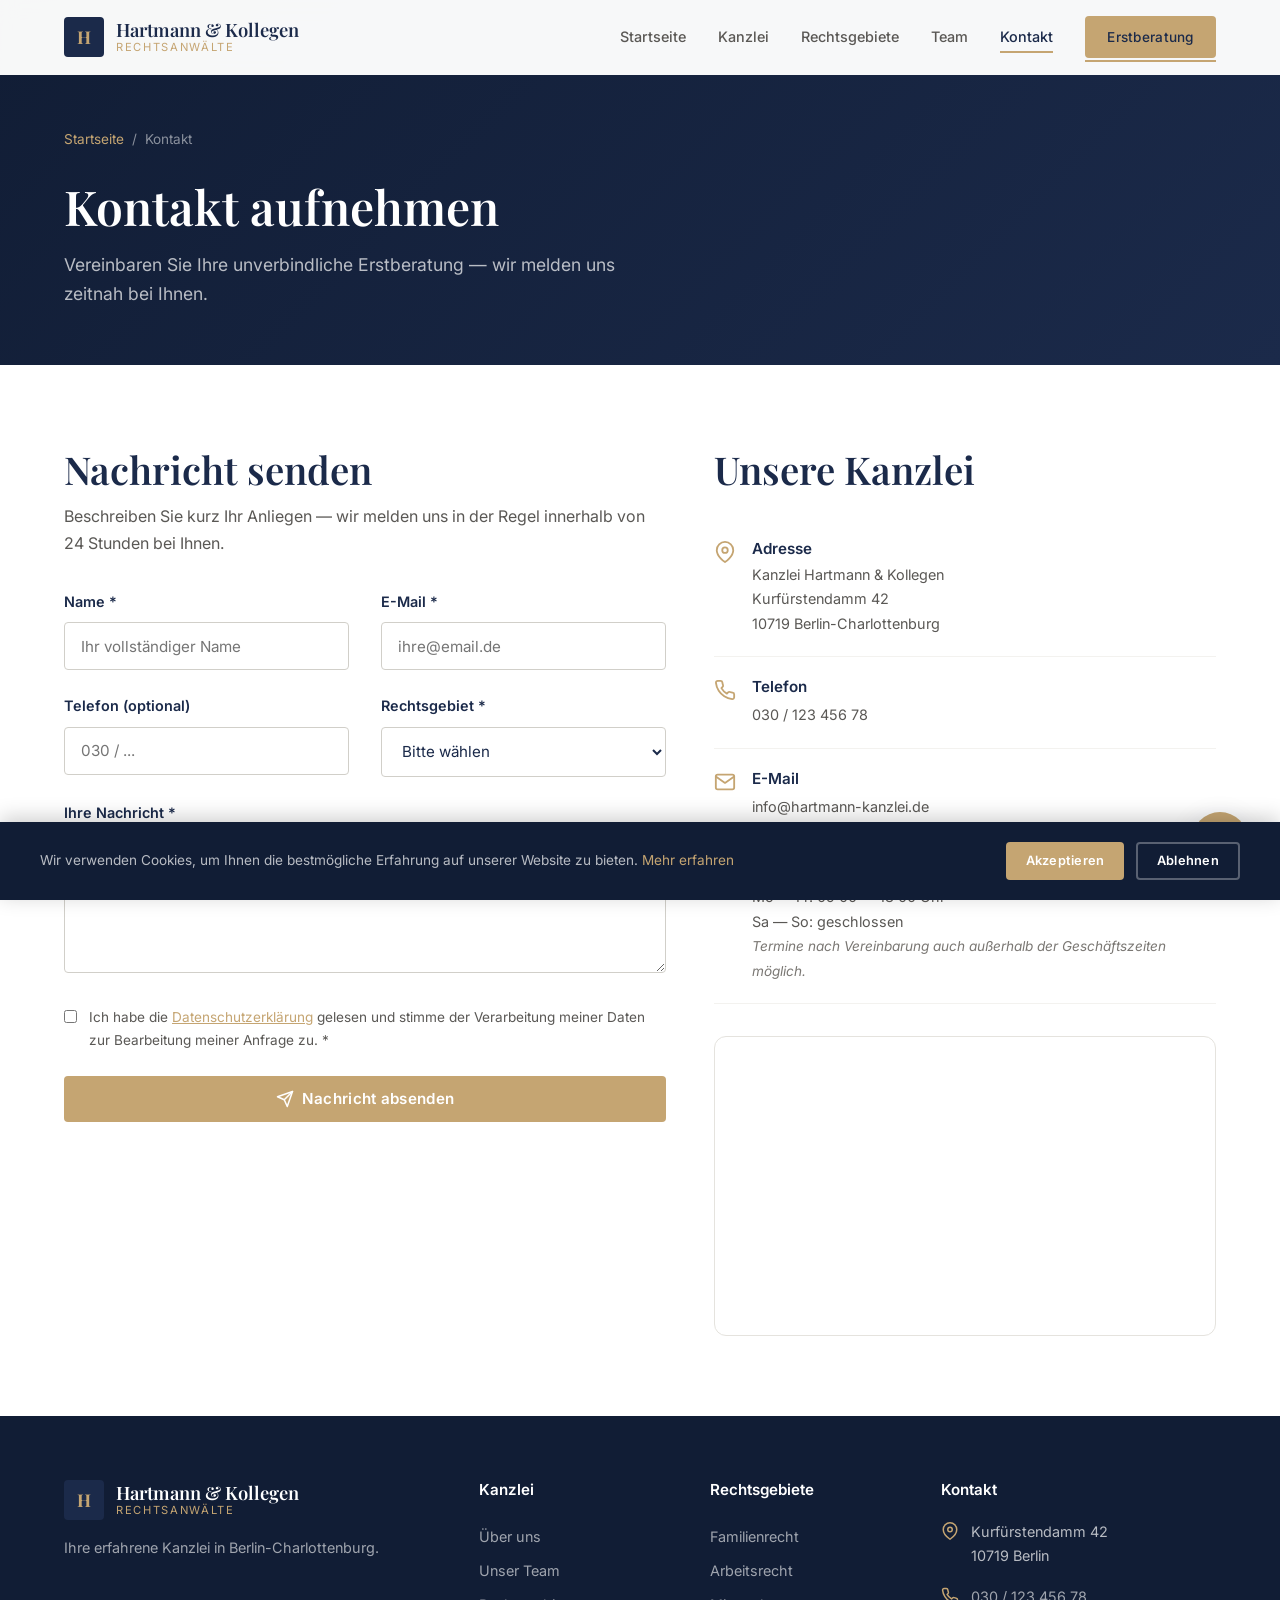
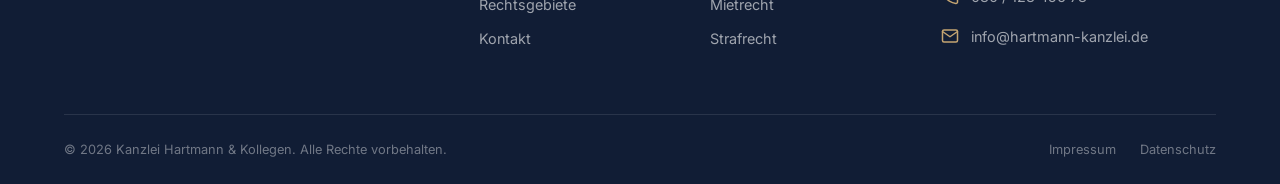
==== kontakt.html @ 733c723e "Kanzlei Hartmann & Kollegen — Premium Demo-Website" ====
<!DOCTYPE html>
<html lang="de">
<head>
  <meta charset="UTF-8">
  <meta name="viewport" content="width=device-width, initial-scale=1.0">
  <title>Kontakt — Hartmann & Kollegen | Rechtsanwälte Berlin</title>
  <meta name="description" content="Kontaktieren Sie Kanzlei Hartmann & Kollegen in Berlin-Charlottenburg. Vereinbaren Sie jetzt Ihre Erstberatung.">
  <link rel="stylesheet" href="styles.css">
</head>
<body>

  <header class="header">
    <div class="header-inner">
      <a href="index.html" class="logo"><div class="logo-icon">H</div><div class="logo-text">Hartmann & Kollegen<span>Rechtsanwälte</span></div></a>
      <nav class="nav">
        <a href="index.html">Startseite</a><a href="kanzlei.html">Kanzlei</a><a href="rechtsgebiete.html">Rechtsgebiete</a><a href="team.html">Team</a><a href="kontakt.html">Kontakt</a>
        <a href="kontakt.html" class="btn btn-gold">Erstberatung</a>
      </nav>
      <button class="menu-toggle" aria-label="Menü öffnen"><span></span><span></span><span></span></button>
    </div>
  </header>

  <section class="page-hero">
    <div class="container">
      <div class="breadcrumb"><a href="index.html">Startseite</a><span>/</span><span>Kontakt</span></div>
      <h1>Kontakt aufnehmen</h1>
      <p>Vereinbaren Sie Ihre unverbindliche Erstberatung — wir melden uns zeitnah bei Ihnen.</p>
    </div>
  </section>

  <section class="section">
    <div class="container">
      <div class="contact-grid">

        <!-- Formular -->
        <div class="fade-in">
          <h2 style="margin-bottom:.5rem;">Nachricht senden</h2>
          <p style="margin-bottom:2rem;">Beschreiben Sie kurz Ihr Anliegen — wir melden uns in der Regel innerhalb von 24 Stunden bei Ihnen.</p>

          <form action="https://formspree.io/f/IHRE_FORMSPREE_ID" method="POST">
            <div class="grid-2">
              <div class="form-group">
                <label for="name">Name *</label>
                <input type="text" id="name" name="name" required placeholder="Ihr vollständiger Name">
              </div>
              <div class="form-group">
                <label for="email">E-Mail *</label>
                <input type="email" id="email" name="email" required placeholder="ihre@email.de">
              </div>
            </div>

            <div class="grid-2">
              <div class="form-group">
                <label for="phone">Telefon (optional)</label>
                <input type="tel" id="phone" name="phone" placeholder="030 / ...">
              </div>
              <div class="form-group">
                <label for="rechtsgebiet">Rechtsgebiet *</label>
                <select id="rechtsgebiet" name="rechtsgebiet" required>
                  <option value="" disabled selected>Bitte wählen</option>
                  <option value="Familienrecht">Familienrecht</option>
                  <option value="Arbeitsrecht">Arbeitsrecht</option>
                  <option value="Mietrecht">Mietrecht</option>
                  <option value="Strafrecht">Strafrecht</option>
                  <option value="Sonstiges">Sonstiges / Unsicher</option>
                </select>
              </div>
            </div>

            <div class="form-group">
              <label for="message">Ihre Nachricht *</label>
              <textarea id="message" name="message" required placeholder="Beschreiben Sie kurz Ihr Anliegen..."></textarea>
            </div>

            <div class="form-group">
              <div class="checkbox-group">
                <input type="checkbox" id="datenschutz" name="datenschutz" required>
                <label for="datenschutz">Ich habe die <a href="datenschutz.html" style="color:var(--gold);text-decoration:underline;">Datenschutzerklärung</a> gelesen und stimme der Verarbeitung meiner Daten zur Bearbeitung meiner Anfrage zu. *</label>
              </div>
            </div>

            <button type="submit" class="btn btn-gold" style="width:100%;justify-content:center;">
              <svg xmlns="http://www.w3.org/2000/svg" width="18" height="18" viewBox="0 0 24 24" fill="none" stroke="currentColor" stroke-width="2" stroke-linecap="round" stroke-linejoin="round"><line x1="22" y1="2" x2="11" y2="13"/><polygon points="22 2 15 22 11 13 2 9 22 2"/></svg>
              Nachricht absenden
            </button>
          </form>
        </div>

        <!-- Kontaktinfo + Map -->
        <div class="fade-in fade-in-delay-2">
          <h2 style="margin-bottom:1.5rem;">Unsere Kanzlei</h2>

          <div class="contact-info-card">
            <svg xmlns="http://www.w3.org/2000/svg" viewBox="0 0 24 24" fill="none" stroke="currentColor" stroke-width="2" stroke-linecap="round" stroke-linejoin="round"><path d="M21 10c0 7-9 13-9 13s-9-6-9-13a9 9 0 0 1 18 0z"/><circle cx="12" cy="10" r="3"/></svg>
            <div>
              <h4>Adresse</h4>
              <p>Kanzlei Hartmann & Kollegen<br>Kurfürstendamm 42<br>10719 Berlin-Charlottenburg</p>
            </div>
          </div>

          <div class="contact-info-card">
            <svg xmlns="http://www.w3.org/2000/svg" viewBox="0 0 24 24" fill="none" stroke="currentColor" stroke-width="2" stroke-linecap="round" stroke-linejoin="round"><path d="M22 16.92v3a2 2 0 0 1-2.18 2 19.79 19.79 0 0 1-8.63-3.07 19.5 19.5 0 0 1-6-6 19.79 19.79 0 0 1-3.07-8.67A2 2 0 0 1 4.11 2h3a2 2 0 0 1 2 1.72c.127.96.361 1.903.7 2.81a2 2 0 0 1-.45 2.11L8.09 9.91a16 16 0 0 0 6 6l1.27-1.27a2 2 0 0 1 2.11-.45c.907.339 1.85.573 2.81.7A2 2 0 0 1 22 16.92z"/></svg>
            <div>
              <h4>Telefon</h4>
              <a href="tel:+493012345678">030 / 123 456 78</a>
            </div>
          </div>

          <div class="contact-info-card">
            <svg xmlns="http://www.w3.org/2000/svg" viewBox="0 0 24 24" fill="none" stroke="currentColor" stroke-width="2" stroke-linecap="round" stroke-linejoin="round"><path d="M4 4h16c1.1 0 2 .9 2 2v12c0 1.1-.9 2-2 2H4c-1.1 0-2-.9-2-2V6c0-1.1.9-2 2-2z"/><polyline points="22,6 12,13 2,6"/></svg>
            <div>
              <h4>E-Mail</h4>
              <a href="mailto:info@hartmann-kanzlei.de">info@hartmann-kanzlei.de</a>
            </div>
          </div>

          <div class="contact-info-card">
            <svg xmlns="http://www.w3.org/2000/svg" viewBox="0 0 24 24" fill="none" stroke="currentColor" stroke-width="2" stroke-linecap="round" stroke-linejoin="round"><circle cx="12" cy="12" r="10"/><polyline points="12 6 12 12 16 14"/></svg>
            <div>
              <h4>Öffnungszeiten</h4>
              <p>Mo — Fr: 09:00 — 18:00 Uhr<br>Sa — So: geschlossen<br><em style="font-size:.85rem;color:var(--text-light);">Termine nach Vereinbarung auch außerhalb der Geschäftszeiten möglich.</em></p>
            </div>
          </div>

          <!-- Google Maps -->
          <div class="map-container">
            <iframe src="https://www.google.com/maps/embed?pb=!1m18!1m12!1m3!1d2428.4!2d13.3!3d52.5!2m3!1f0!2f0!3f0!3m2!1i1024!2i768!4f13.1!3m3!1m2!1s0x47a850e1e9b0f0a1%3A0x1234567890abcdef!2sKurf%C3%BCrstendamm%2042%2C%2010719%20Berlin!5e0!3m2!1sde!2sde!4v1700000000000!5m2!1sde!2sde" allowfullscreen="" loading="lazy" referrerpolicy="no-referrer-when-downgrade" title="Standort Kanzlei Hartmann &amp; Kollegen"></iframe>
          </div>
        </div>

      </div>
    </div>
  </section>

  <footer class="footer">
    <div class="container">
      <div class="footer-grid">
        <div class="footer-about"><a href="index.html" class="logo" style="margin-bottom:1rem;"><div class="logo-icon">H</div><div class="logo-text" style="color:#fff;">Hartmann & Kollegen<span>Rechtsanwälte</span></div></a><p>Ihre erfahrene Kanzlei in Berlin-Charlottenburg.</p></div>
        <div class="footer-links"><h4>Kanzlei</h4><a href="kanzlei.html">Über uns</a><a href="team.html">Unser Team</a><a href="rechtsgebiete.html">Rechtsgebiete</a><a href="kontakt.html">Kontakt</a></div>
        <div class="footer-links"><h4>Rechtsgebiete</h4><a href="familienrecht.html">Familienrecht</a><a href="arbeitsrecht.html">Arbeitsrecht</a><a href="mietrecht.html">Mietrecht</a><a href="strafrecht.html">Strafrecht</a></div>
        <div><h4>Kontakt</h4><div class="footer-contact-item"><svg xmlns="http://www.w3.org/2000/svg" viewBox="0 0 24 24" fill="none" stroke="currentColor" stroke-width="2" stroke-linecap="round" stroke-linejoin="round"><path d="M21 10c0 7-9 13-9 13s-9-6-9-13a9 9 0 0 1 18 0z"/><circle cx="12" cy="10" r="3"/></svg><div>Kurfürstendamm 42<br>10719 Berlin</div></div><div class="footer-contact-item"><svg xmlns="http://www.w3.org/2000/svg" viewBox="0 0 24 24" fill="none" stroke="currentColor" stroke-width="2" stroke-linecap="round" stroke-linejoin="round"><path d="M22 16.92v3a2 2 0 0 1-2.18 2 19.79 19.79 0 0 1-8.63-3.07 19.5 19.5 0 0 1-6-6 19.79 19.79 0 0 1-3.07-8.67A2 2 0 0 1 4.11 2h3a2 2 0 0 1 2 1.72c.127.96.361 1.903.7 2.81a2 2 0 0 1-.45 2.11L8.09 9.91a16 16 0 0 0 6 6l1.27-1.27a2 2 0 0 1 2.11-.45c.907.339 1.85.573 2.81.7A2 2 0 0 1 22 16.92z"/></svg><a href="tel:+493012345678">030 / 123 456 78</a></div><div class="footer-contact-item"><svg xmlns="http://www.w3.org/2000/svg" viewBox="0 0 24 24" fill="none" stroke="currentColor" stroke-width="2" stroke-linecap="round" stroke-linejoin="round"><path d="M4 4h16c1.1 0 2 .9 2 2v12c0 1.1-.9 2-2 2H4c-1.1 0-2-.9-2-2V6c0-1.1.9-2 2-2z"/><polyline points="22,6 12,13 2,6"/></svg><a href="mailto:info@hartmann-kanzlei.de">info@hartmann-kanzlei.de</a></div></div>
      </div>
      <div class="footer-bottom"><span>&copy; 2026 Kanzlei Hartmann & Kollegen. Alle Rechte vorbehalten.</span><div class="footer-legal"><a href="impressum.html">Impressum</a><a href="datenschutz.html">Datenschutz</a></div></div>
    </div>
  </footer>

  <a href="tel:+493012345678" class="callback-btn" aria-label="Jetzt anrufen"><svg xmlns="http://www.w3.org/2000/svg" viewBox="0 0 24 24" fill="none" stroke="currentColor" stroke-width="2" stroke-linecap="round" stroke-linejoin="round"><path d="M22 16.92v3a2 2 0 0 1-2.18 2 19.79 19.79 0 0 1-8.63-3.07 19.5 19.5 0 0 1-6-6 19.79 19.79 0 0 1-3.07-8.67A2 2 0 0 1 4.11 2h3a2 2 0 0 1 2 1.72c.127.96.361 1.903.7 2.81a2 2 0 0 1-.45 2.11L8.09 9.91a16 16 0 0 0 6 6l1.27-1.27a2 2 0 0 1 2.11-.45c.907.339 1.85.573 2.81.7A2 2 0 0 1 22 16.92z"/></svg></a>
  <div class="cookie-banner"><div class="cookie-inner"><p>Wir verwenden Cookies, um Ihnen die bestmögliche Erfahrung auf unserer Website zu bieten. <a href="datenschutz.html">Mehr erfahren</a></p><div class="cookie-buttons"><button class="btn btn-gold cookie-accept">Akzeptieren</button><button class="btn btn-outline cookie-decline" style="border-color:rgba(255,255,255,.3);color:#fff;">Ablehnen</button></div></div></div>
  <script src="main.js"></script>
</body>
</html>
---- styles.css ----
/* ============================================
   Kanzlei Hartmann & Kollegen — Stylesheet
   ============================================ */

/* --- Google Fonts --- */
@import url('https://fonts.googleapis.com/css2?family=Inter:wght@300;400;500;600;700&family=Playfair+Display:ital,wght@0,400;0,500;0,600;0,700;1,400;1,500&display=swap');

/* --- CSS Variables --- */
:root {
  --navy: #1B2A4A;
  --navy-light: #2A3D66;
  --navy-dark: #111D35;
  --gold: #C5A572;
  --gold-light: #D4BA8F;
  --gold-dark: #B08F5A;
  --white: #FFFFFF;
  --off-white: #F8F7F4;
  --gray-50: #FAFAF9;
  --gray-100: #F3F2EF;
  --gray-200: #E5E3DE;
  --gray-300: #D1CFC9;
  --gray-400: #A8A5A0;
  --gray-500: #7A7773;
  --gray-600: #5A5855;
  --gray-700: #3D3B39;
  --gray-800: #2A2826;
  --text-primary: #1B2A4A;
  --text-secondary: #5A5855;
  --text-light: #7A7773;
  --font-heading: 'Playfair Display', Georgia, serif;
  --font-body: 'Inter', -apple-system, sans-serif;
  --shadow-sm: 0 1px 3px rgba(27,42,74,0.08);
  --shadow-md: 0 4px 12px rgba(27,42,74,0.1);
  --shadow-lg: 0 8px 30px rgba(27,42,74,0.12);
  --shadow-xl: 0 16px 50px rgba(27,42,74,0.15);
  --radius-sm: 4px;
  --radius-md: 8px;
  --radius-lg: 12px;
  --transition: 0.3s ease;
  --max-width: 1200px;
}

/* --- Reset & Base --- */
*, *::before, *::after {
  box-sizing: border-box;
  margin: 0;
  padding: 0;
}

html {
  scroll-behavior: smooth;
  font-size: 16px;
}

body {
  font-family: var(--font-body);
  color: var(--text-primary);
  background: var(--white);
  line-height: 1.7;
  -webkit-font-smoothing: antialiased;
  -moz-osx-font-smoothing: grayscale;
}

img, svg {
  max-width: 100%;
  display: block;
}

a {
  color: var(--navy);
  text-decoration: none;
  transition: color var(--transition);
}

a:hover {
  color: var(--gold);
}

ul, ol {
  list-style: none;
}

h1, h2, h3, h4, h5 {
  font-family: var(--font-heading);
  font-weight: 600;
  line-height: 1.3;
  color: var(--navy);
}

h1 { font-size: clamp(2rem, 4vw, 3.2rem); }
h2 { font-size: clamp(1.6rem, 3vw, 2.4rem); }
h3 { font-size: clamp(1.2rem, 2vw, 1.6rem); }
h4 { font-size: 1.15rem; }

p {
  color: var(--text-secondary);
  margin-bottom: 1rem;
}

p:last-child {
  margin-bottom: 0;
}

.container {
  max-width: var(--max-width);
  margin: 0 auto;
  padding: 0 1.5rem;
}

/* --- Buttons --- */
.btn {
  display: inline-flex;
  align-items: center;
  gap: 0.5rem;
  padding: 0.85rem 2rem;
  font-family: var(--font-body);
  font-size: 0.95rem;
  font-weight: 600;
  border: none;
  border-radius: var(--radius-sm);
  cursor: pointer;
  transition: all var(--transition);
  text-decoration: none;
  letter-spacing: 0.02em;
}

.btn-gold {
  background: var(--gold);
  color: var(--white);
}

.btn-gold:hover {
  background: var(--gold-dark);
  color: var(--white);
  transform: translateY(-2px);
  box-shadow: var(--shadow-md);
}

.btn-outline {
  background: transparent;
  color: var(--gold);
  border: 2px solid var(--gold);
}

.btn-outline:hover {
  background: var(--gold);
  color: var(--white);
  transform: translateY(-2px);
}

.btn-white {
  background: var(--white);
  color: var(--navy);
}

.btn-white:hover {
  background: var(--off-white);
  color: var(--navy);
  transform: translateY(-2px);
  box-shadow: var(--shadow-md);
}

.btn-navy {
  background: var(--navy);
  color: var(--white);
}

.btn-navy:hover {
  background: var(--navy-light);
  color: var(--white);
  transform: translateY(-2px);
  box-shadow: var(--shadow-md);
}

.btn svg {
  width: 18px;
  height: 18px;
}

/* --- Header / Navigation --- */
.header {
  position: fixed;
  top: 0;
  left: 0;
  right: 0;
  z-index: 1000;
  background: rgba(255,255,255,0.97);
  backdrop-filter: blur(10px);
  transition: all var(--transition);
  border-bottom: 1px solid transparent;
}

.header.scrolled {
  border-bottom: 1px solid var(--gray-200);
  box-shadow: var(--shadow-sm);
}

.header-inner {
  display: flex;
  align-items: center;
  justify-content: space-between;
  padding: 1rem 1.5rem;
  max-width: var(--max-width);
  margin: 0 auto;
}

.logo {
  display: flex;
  align-items: center;
  gap: 0.75rem;
  text-decoration: none;
  color: var(--navy);
}

.logo-icon {
  width: 40px;
  height: 40px;
  background: var(--navy);
  border-radius: var(--radius-sm);
  display: flex;
  align-items: center;
  justify-content: center;
  color: var(--gold);
  font-family: var(--font-heading);
  font-weight: 700;
  font-size: 1.1rem;
}

.logo-text {
  font-family: var(--font-heading);
  font-weight: 600;
  font-size: 1.15rem;
  line-height: 1.2;
}

.logo-text span {
  display: block;
  font-family: var(--font-body);
  font-weight: 400;
  font-size: 0.7rem;
  color: var(--gold);
  letter-spacing: 0.15em;
  text-transform: uppercase;
}

.nav {
  display: flex;
  align-items: center;
  gap: 2rem;
}

.nav a {
  font-size: 0.9rem;
  font-weight: 500;
  color: var(--text-secondary);
  transition: color var(--transition);
  position: relative;
}

.nav a::after {
  content: '';
  position: absolute;
  bottom: -4px;
  left: 0;
  width: 0;
  height: 2px;
  background: var(--gold);
  transition: width var(--transition);
}

.nav a:hover,
.nav a.active {
  color: var(--navy);
}

.nav a:hover::after,
.nav a.active::after {
  width: 100%;
}

.nav .btn {
  padding: 0.6rem 1.4rem;
  font-size: 0.85rem;
}

/* Mobile Menu */
.menu-toggle {
  display: none;
  flex-direction: column;
  gap: 5px;
  background: none;
  border: none;
  cursor: pointer;
  padding: 4px;
}

.menu-toggle span {
  display: block;
  width: 24px;
  height: 2px;
  background: var(--navy);
  transition: all var(--transition);
  border-radius: 2px;
}

.menu-toggle.active span:nth-child(1) {
  transform: rotate(45deg) translate(5px, 5px);
}

.menu-toggle.active span:nth-child(2) {
  opacity: 0;
}

.menu-toggle.active span:nth-child(3) {
  transform: rotate(-45deg) translate(5px, -5px);
}

/* --- Hero Section --- */
.hero {
  background: var(--navy);
  color: var(--white);
  padding: 10rem 0 6rem;
  position: relative;
  overflow: hidden;
}

.hero::before {
  content: '';
  position: absolute;
  top: 0;
  left: 0;
  right: 0;
  bottom: 0;
  background: linear-gradient(135deg, var(--navy-dark) 0%, var(--navy) 50%, var(--navy-light) 100%);
  z-index: 0;
}

.hero .container {
  position: relative;
  z-index: 1;
}

.hero-content {
  max-width: 700px;
}

.hero-badge {
  display: inline-block;
  padding: 0.4rem 1rem;
  background: rgba(197,165,114,0.15);
  color: var(--gold);
  font-size: 0.8rem;
  font-weight: 600;
  letter-spacing: 0.1em;
  text-transform: uppercase;
  border-radius: 100px;
  border: 1px solid rgba(197,165,114,0.3);
  margin-bottom: 1.5rem;
}

.hero h1 {
  color: var(--white);
  font-size: clamp(2.5rem, 5vw, 4rem);
  font-weight: 700;
  line-height: 1.15;
  margin-bottom: 1.5rem;
}

.hero h1 .gold {
  color: var(--gold);
}

.hero p {
  color: rgba(255,255,255,0.75);
  font-size: 1.15rem;
  line-height: 1.8;
  margin-bottom: 2.5rem;
  max-width: 560px;
}

.hero-buttons {
  display: flex;
  gap: 1rem;
  flex-wrap: wrap;
}

.hero-decoration {
  position: absolute;
  right: -100px;
  top: 50%;
  transform: translateY(-50%);
  width: 500px;
  height: 500px;
  border: 1px solid rgba(197,165,114,0.1);
  border-radius: 50%;
  z-index: 0;
}

.hero-decoration::before {
  content: '';
  position: absolute;
  top: 40px;
  left: 40px;
  right: 40px;
  bottom: 40px;
  border: 1px solid rgba(197,165,114,0.08);
  border-radius: 50%;
}

/* --- Page Hero (Unterseiten) --- */
.page-hero {
  background: var(--navy);
  color: var(--white);
  padding: 8rem 0 3.5rem;
  position: relative;
  overflow: hidden;
}

.page-hero::before {
  content: '';
  position: absolute;
  top: 0;
  left: 0;
  right: 0;
  bottom: 0;
  background: linear-gradient(135deg, var(--navy-dark), var(--navy));
}

.page-hero .container {
  position: relative;
  z-index: 1;
}

.page-hero h1 {
  color: var(--white);
  font-size: clamp(2rem, 4vw, 3rem);
  margin-bottom: 0.75rem;
}

.page-hero p {
  color: rgba(255,255,255,0.7);
  font-size: 1.1rem;
  max-width: 600px;
}

.breadcrumb {
  display: flex;
  gap: 0.5rem;
  align-items: center;
  margin-bottom: 1.5rem;
  font-size: 0.85rem;
}

.breadcrumb a {
  color: var(--gold);
}

.breadcrumb a:hover {
  color: var(--gold-light);
}

.breadcrumb span {
  color: rgba(255,255,255,0.5);
}

/* --- Sections --- */
.section {
  padding: 5rem 0;
}

.section-sm {
  padding: 3.5rem 0;
}

.section-bg {
  background: var(--off-white);
}

.section-header {
  text-align: center;
  max-width: 650px;
  margin: 0 auto 3.5rem;
}

.section-header .overline {
  display: block;
  color: var(--gold);
  font-size: 0.8rem;
  font-weight: 600;
  letter-spacing: 0.15em;
  text-transform: uppercase;
  margin-bottom: 0.75rem;
}

.section-header h2 {
  margin-bottom: 1rem;
}

.section-header p {
  color: var(--text-light);
  font-size: 1.05rem;
}

.divider {
  width: 50px;
  height: 3px;
  background: var(--gold);
  margin: 1.5rem auto;
  border-radius: 2px;
}

/* --- Cards --- */
.card {
  background: var(--white);
  border-radius: var(--radius-lg);
  padding: 2.5rem;
  transition: all var(--transition);
  border: 1px solid var(--gray-100);
}

.card:hover {
  box-shadow: var(--shadow-lg);
  transform: translateY(-4px);
  border-color: transparent;
}

.card-icon {
  width: 56px;
  height: 56px;
  background: var(--off-white);
  border-radius: var(--radius-md);
  display: flex;
  align-items: center;
  justify-content: center;
  margin-bottom: 1.5rem;
  color: var(--gold);
  transition: all var(--transition);
}

.card:hover .card-icon {
  background: var(--navy);
}

.card-icon svg {
  width: 28px;
  height: 28px;
  stroke: var(--gold);
  stroke-width: 1.5;
  fill: none;
}

.card h3 {
  margin-bottom: 0.75rem;
  font-size: 1.25rem;
}

.card p {
  font-size: 0.95rem;
  line-height: 1.7;
}

.card-link {
  display: inline-flex;
  align-items: center;
  gap: 0.4rem;
  color: var(--gold);
  font-weight: 600;
  font-size: 0.9rem;
  margin-top: 1.25rem;
  transition: gap var(--transition);
}

.card-link:hover {
  color: var(--gold-dark);
  gap: 0.7rem;
}

.card-link svg {
  width: 16px;
  height: 16px;
}

/* --- Grid Layouts --- */
.grid-2 {
  display: grid;
  grid-template-columns: repeat(2, 1fr);
  gap: 2rem;
}

.grid-3 {
  display: grid;
  grid-template-columns: repeat(3, 1fr);
  gap: 2rem;
}

.grid-4 {
  display: grid;
  grid-template-columns: repeat(4, 1fr);
  gap: 2rem;
}

/* --- Testimonials --- */
.testimonial {
  background: var(--white);
  border-radius: var(--radius-lg);
  padding: 2.5rem;
  border: 1px solid var(--gray-100);
  position: relative;
}

.testimonial-stars {
  display: flex;
  gap: 0.25rem;
  margin-bottom: 1rem;
}

.testimonial-stars svg {
  width: 18px;
  height: 18px;
  fill: var(--gold);
  stroke: none;
}

.testimonial-text {
  font-size: 1rem;
  font-style: italic;
  line-height: 1.8;
  color: var(--text-secondary);
  margin-bottom: 1.5rem;
}

.testimonial-author {
  font-weight: 600;
  color: var(--navy);
  font-size: 0.95rem;
}

.testimonial-role {
  color: var(--text-light);
  font-size: 0.85rem;
}

.testimonial-note {
  text-align: center;
  color: var(--text-light);
  font-size: 0.8rem;
  font-style: italic;
  margin-top: 2rem;
  padding-top: 1.5rem;
  border-top: 1px solid var(--gray-200);
}

/* --- Team --- */
.team-card {
  text-align: center;
  padding: 2.5rem 2rem;
}

.team-avatar {
  width: 120px;
  height: 120px;
  border-radius: 50%;
  background: var(--navy);
  color: var(--gold);
  display: flex;
  align-items: center;
  justify-content: center;
  font-family: var(--font-heading);
  font-size: 2rem;
  font-weight: 600;
  margin: 0 auto 1.5rem;
  border: 3px solid var(--gold);
  transition: all var(--transition);
}

.team-card:hover .team-avatar {
  transform: scale(1.05);
  box-shadow: 0 0 0 6px rgba(197,165,114,0.15);
}

.team-card h3 {
  margin-bottom: 0.25rem;
}

.team-card .team-title {
  color: var(--gold);
  font-size: 0.85rem;
  font-weight: 600;
  letter-spacing: 0.05em;
  margin-bottom: 0.5rem;
}

.team-card .team-spec {
  color: var(--text-light);
  font-size: 0.9rem;
  margin-bottom: 1rem;
}

.team-card .team-bio {
  font-size: 0.9rem;
  line-height: 1.7;
}

/* --- FAQ --- */
.faq-item {
  border-bottom: 1px solid var(--gray-200);
  padding: 1.5rem 0;
}

.faq-question {
  display: flex;
  justify-content: space-between;
  align-items: center;
  cursor: pointer;
  gap: 1rem;
  background: none;
  border: none;
  width: 100%;
  text-align: left;
  font-family: var(--font-body);
  font-size: 1.05rem;
  font-weight: 600;
  color: var(--navy);
  padding: 0;
  transition: color var(--transition);
}

.faq-question:hover {
  color: var(--gold);
}

.faq-question svg {
  width: 20px;
  height: 20px;
  flex-shrink: 0;
  stroke: var(--gold);
  transition: transform var(--transition);
}

.faq-item.active .faq-question svg {
  transform: rotate(180deg);
}

.faq-answer {
  max-height: 0;
  overflow: hidden;
  transition: max-height 0.4s ease, padding 0.4s ease;
}

.faq-item.active .faq-answer {
  max-height: 300px;
  padding-top: 1rem;
}

.faq-answer p {
  font-size: 0.95rem;
  line-height: 1.8;
}

/* --- Contact Form --- */
.form-group {
  margin-bottom: 1.5rem;
}

.form-group label {
  display: block;
  font-weight: 600;
  font-size: 0.9rem;
  color: var(--navy);
  margin-bottom: 0.5rem;
}

.form-group input,
.form-group select,
.form-group textarea {
  width: 100%;
  padding: 0.85rem 1rem;
  font-family: var(--font-body);
  font-size: 0.95rem;
  border: 1px solid var(--gray-300);
  border-radius: var(--radius-sm);
  transition: border-color var(--transition), box-shadow var(--transition);
  background: var(--white);
  color: var(--text-primary);
}

.form-group input:focus,
.form-group select:focus,
.form-group textarea:focus {
  outline: none;
  border-color: var(--gold);
  box-shadow: 0 0 0 3px rgba(197,165,114,0.15);
}

.form-group textarea {
  resize: vertical;
  min-height: 140px;
}

.checkbox-group {
  display: flex;
  align-items: flex-start;
  gap: 0.75rem;
}

.checkbox-group input[type="checkbox"] {
  width: auto;
  margin-top: 0.25rem;
  accent-color: var(--gold);
}

.checkbox-group label {
  font-weight: 400;
  font-size: 0.85rem;
  color: var(--text-secondary);
  margin-bottom: 0;
}

/* --- Footer --- */
.footer {
  background: var(--navy-dark);
  color: rgba(255,255,255,0.7);
  padding: 4rem 0 0;
}

.footer-grid {
  display: grid;
  grid-template-columns: 2fr 1fr 1fr 1.5fr;
  gap: 3rem;
  padding-bottom: 3rem;
  border-bottom: 1px solid rgba(255,255,255,0.1);
}

.footer h4 {
  color: var(--white);
  font-family: var(--font-body);
  font-weight: 600;
  font-size: 0.95rem;
  margin-bottom: 1.25rem;
}

.footer-about p {
  font-size: 0.9rem;
  line-height: 1.7;
  color: rgba(255,255,255,0.6);
  margin-bottom: 1rem;
}

.footer-links a {
  display: block;
  color: rgba(255,255,255,0.6);
  font-size: 0.9rem;
  padding: 0.3rem 0;
  transition: color var(--transition);
}

.footer-links a:hover {
  color: var(--gold);
}

.footer-contact-item {
  display: flex;
  align-items: flex-start;
  gap: 0.75rem;
  margin-bottom: 1rem;
  font-size: 0.9rem;
}

.footer-contact-item svg {
  width: 18px;
  height: 18px;
  stroke: var(--gold);
  flex-shrink: 0;
  margin-top: 2px;
}

.footer-contact-item a {
  color: rgba(255,255,255,0.6);
}

.footer-contact-item a:hover {
  color: var(--gold);
}

.footer-bottom {
  padding: 1.5rem 0;
  display: flex;
  justify-content: space-between;
  align-items: center;
  font-size: 0.8rem;
  color: rgba(255,255,255,0.4);
}

.footer-bottom a {
  color: rgba(255,255,255,0.4);
}

.footer-bottom a:hover {
  color: var(--gold);
}

.footer-legal {
  display: flex;
  gap: 1.5rem;
}

/* --- Callback Button (Fixed) --- */
.callback-btn {
  position: fixed;
  bottom: 2rem;
  right: 2rem;
  z-index: 900;
  background: var(--gold);
  color: var(--white);
  width: 56px;
  height: 56px;
  border-radius: 50%;
  display: flex;
  align-items: center;
  justify-content: center;
  box-shadow: var(--shadow-lg);
  transition: all var(--transition);
  text-decoration: none;
  border: none;
  cursor: pointer;
}

.callback-btn:hover {
  background: var(--gold-dark);
  transform: scale(1.1);
  color: var(--white);
  box-shadow: var(--shadow-xl);
}

.callback-btn svg {
  width: 24px;
  height: 24px;
}

/* --- Cookie Banner --- */
.cookie-banner {
  position: fixed;
  bottom: 0;
  left: 0;
  right: 0;
  background: var(--navy-dark);
  color: rgba(255,255,255,0.8);
  padding: 1.25rem 1.5rem;
  z-index: 9999;
  transform: translateY(100%);
  transition: transform 0.5s ease;
  box-shadow: 0 -4px 20px rgba(0,0,0,0.2);
}

.cookie-banner.visible {
  transform: translateY(0);
}

.cookie-inner {
  max-width: var(--max-width);
  margin: 0 auto;
  display: flex;
  align-items: center;
  justify-content: space-between;
  gap: 2rem;
}

.cookie-inner p {
  font-size: 0.85rem;
  color: rgba(255,255,255,0.7);
  margin: 0;
}

.cookie-inner a {
  color: var(--gold);
}

.cookie-buttons {
  display: flex;
  gap: 0.75rem;
  flex-shrink: 0;
}

.cookie-buttons .btn {
  padding: 0.6rem 1.2rem;
  font-size: 0.8rem;
}

/* --- Animations --- */
.fade-in {
  opacity: 0;
  transform: translateY(30px);
  transition: opacity 0.6s ease, transform 0.6s ease;
}

.fade-in.visible {
  opacity: 1;
  transform: translateY(0);
}

.fade-in-delay-1 { transition-delay: 0.1s; }
.fade-in-delay-2 { transition-delay: 0.2s; }
.fade-in-delay-3 { transition-delay: 0.3s; }
.fade-in-delay-4 { transition-delay: 0.4s; }

/* --- Detail Page Content --- */
.detail-grid {
  grid-template-columns: 1.5fr 1fr;
  gap: 4rem;
}

.detail-content {
  max-width: 800px;
}

.detail-content h2 {
  margin-top: 2.5rem;
  margin-bottom: 1rem;
  font-size: 1.6rem;
}

.detail-content p {
  font-size: 1.02rem;
  line-height: 1.85;
  margin-bottom: 1.25rem;
}

.detail-content ul {
  margin: 1rem 0 1.5rem 1.25rem;
  list-style: none;
}

.detail-content ul li {
  position: relative;
  padding-left: 1.5rem;
  margin-bottom: 0.6rem;
  color: var(--text-secondary);
  font-size: 0.98rem;
}

.detail-content ul li::before {
  content: '';
  position: absolute;
  left: 0;
  top: 0.6em;
  width: 8px;
  height: 8px;
  background: var(--gold);
  border-radius: 50%;
}

.detail-sidebar {
  position: sticky;
  top: 6rem;
}

.sidebar-card {
  background: var(--off-white);
  border-radius: var(--radius-lg);
  padding: 2rem;
  margin-bottom: 1.5rem;
}

.sidebar-card h4 {
  font-family: var(--font-heading);
  margin-bottom: 1rem;
}

.sidebar-card ul {
  list-style: none;
}

.sidebar-card ul li {
  padding: 0.5rem 0;
  border-bottom: 1px solid var(--gray-200);
  font-size: 0.9rem;
  color: var(--text-secondary);
}

.sidebar-card ul li:last-child {
  border-bottom: none;
}

.sidebar-cta {
  background: var(--navy);
  color: var(--white);
  border-radius: var(--radius-lg);
  padding: 2rem;
  text-align: center;
}

.sidebar-cta h4 {
  color: var(--white);
  margin-bottom: 0.75rem;
}

.sidebar-cta p {
  color: rgba(255,255,255,0.7);
  font-size: 0.9rem;
  margin-bottom: 1.25rem;
}

/* --- Legal Pages --- */
.legal-content {
  max-width: 800px;
  margin: 0 auto;
}

.legal-content h2 {
  margin-top: 2.5rem;
  margin-bottom: 0.75rem;
  font-size: 1.4rem;
}

.legal-content h3 {
  margin-top: 1.5rem;
  margin-bottom: 0.5rem;
  font-size: 1.15rem;
}

.legal-content p {
  font-size: 0.95rem;
  line-height: 1.8;
  margin-bottom: 1rem;
}

.legal-content ul {
  margin: 0.75rem 0 1.25rem 1.25rem;
  list-style: disc;
}

.legal-content ul li {
  font-size: 0.95rem;
  line-height: 1.7;
  color: var(--text-secondary);
  margin-bottom: 0.35rem;
}

/* --- Contact Page --- */
.contact-grid {
  display: grid;
  grid-template-columns: 1.2fr 1fr;
  gap: 3rem;
}

.contact-info-card {
  display: flex;
  align-items: flex-start;
  gap: 1rem;
  padding: 1.25rem 0;
  border-bottom: 1px solid var(--gray-100);
}

.contact-info-card:last-child {
  border-bottom: none;
}

.contact-info-card svg {
  width: 22px;
  height: 22px;
  stroke: var(--gold);
  flex-shrink: 0;
  margin-top: 2px;
}

.contact-info-card h4 {
  font-family: var(--font-body);
  font-size: 0.95rem;
  margin-bottom: 0.25rem;
}

.contact-info-card p,
.contact-info-card a {
  font-size: 0.9rem;
  color: var(--text-secondary);
}

.map-container {
  border-radius: var(--radius-lg);
  overflow: hidden;
  height: 300px;
  margin-top: 2rem;
  border: 1px solid var(--gray-200);
}

.map-container iframe {
  width: 100%;
  height: 100%;
  border: 0;
}

/* --- Stats --- */
.stats-row {
  display: grid;
  grid-template-columns: repeat(4, 1fr);
  gap: 2rem;
  text-align: center;
  padding: 3rem 0;
}

.stat-item .stat-number {
  font-family: var(--font-heading);
  font-size: 2.5rem;
  font-weight: 700;
  color: var(--gold);
  line-height: 1;
  margin-bottom: 0.5rem;
}

.stat-item .stat-label {
  font-size: 0.9rem;
  color: var(--text-light);
}

/* --- CTA Section --- */
.cta-section {
  background: var(--navy);
  color: var(--white);
  padding: 4rem 0;
  text-align: center;
}

.cta-section h2 {
  color: var(--white);
  margin-bottom: 1rem;
}

.cta-section p {
  color: rgba(255,255,255,0.7);
  font-size: 1.05rem;
  max-width: 550px;
  margin: 0 auto 2rem;
}

.cta-buttons {
  display: flex;
  justify-content: center;
  gap: 1rem;
  flex-wrap: wrap;
}

/* ============================================
   Responsive
   ============================================ */
@media (max-width: 1024px) {
  .grid-4 {
    grid-template-columns: repeat(2, 1fr);
  }

  .footer-grid {
    grid-template-columns: repeat(2, 1fr);
  }

  .stats-row {
    grid-template-columns: repeat(2, 1fr);
    gap: 2rem 1rem;
  }
}

@media (max-width: 768px) {
  .nav {
    position: fixed;
    top: 0;
    right: -100%;
    width: 80%;
    max-width: 320px;
    height: 100vh;
    background: var(--white);
    flex-direction: column;
    justify-content: center;
    align-items: flex-start;
    padding: 2rem;
    gap: 1.5rem;
    box-shadow: var(--shadow-xl);
    transition: right var(--transition);
  }

  .nav.open {
    right: 0;
  }

  .nav a::after {
    display: none;
  }

  .menu-toggle {
    display: flex;
  }

  .hero {
    padding: 8rem 0 4rem;
  }

  .hero h1 {
    font-size: 2.2rem;
  }

  .hero-decoration {
    display: none;
  }

  .page-hero {
    padding: 7rem 0 2.5rem;
  }

  .section {
    padding: 3.5rem 0;
  }

  .grid-2,
  .grid-3,
  .detail-grid {
    grid-template-columns: 1fr;
    gap: 2rem;
  }

  .grid-4 {
    grid-template-columns: 1fr;
  }

  .contact-grid {
    grid-template-columns: 1fr;
  }

  .footer-grid {
    grid-template-columns: 1fr;
    gap: 2rem;
  }

  .footer-bottom {
    flex-direction: column;
    gap: 0.75rem;
    text-align: center;
  }

  .cookie-inner {
    flex-direction: column;
    text-align: center;
    gap: 1rem;
  }

  .stats-row {
    grid-template-columns: repeat(2, 1fr);
  }

  .detail-content {
    order: 1;
  }

  .detail-sidebar {
    order: 2;
    position: static;
  }
}

@media (max-width: 480px) {
  .hero-buttons {
    flex-direction: column;
  }

  .hero-buttons .btn {
    width: 100%;
    justify-content: center;
  }

  .cta-buttons {
    flex-direction: column;
    align-items: center;
  }

  .stats-row {
    grid-template-columns: 1fr 1fr;
  }
}
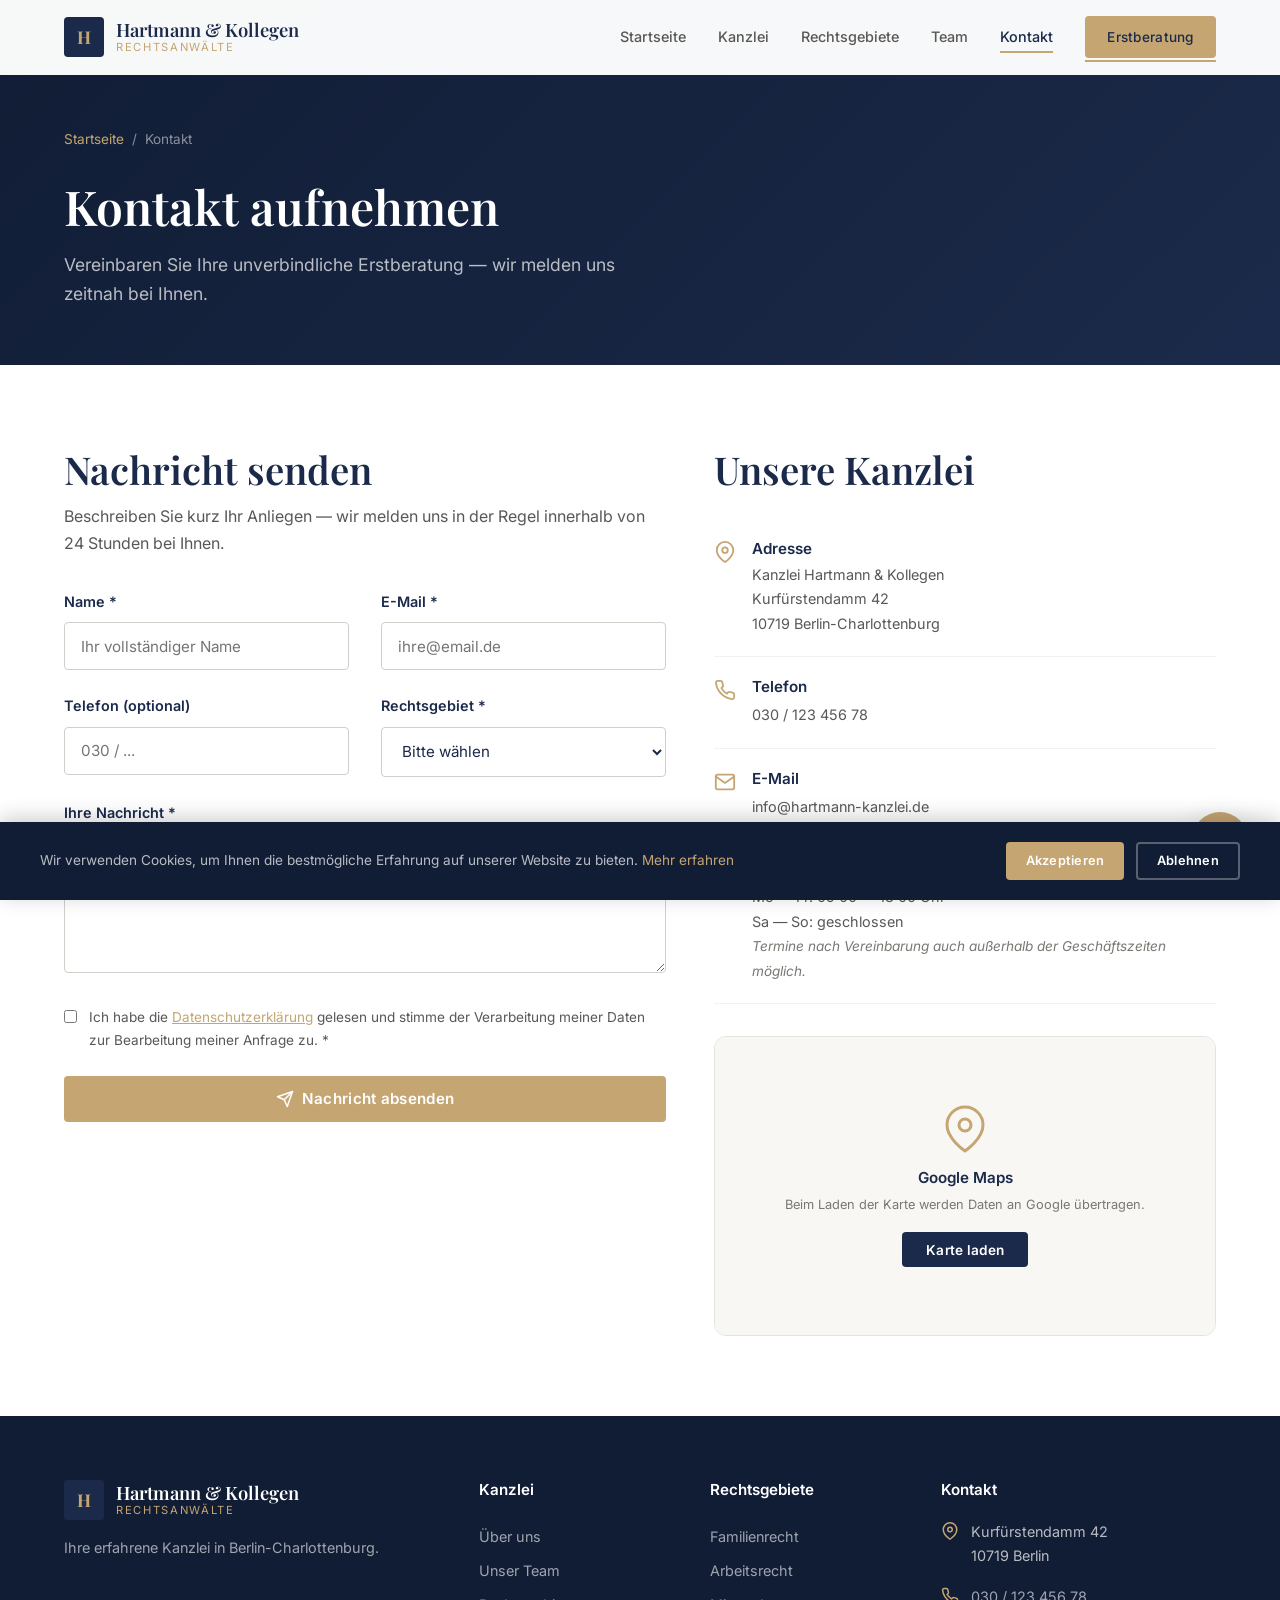
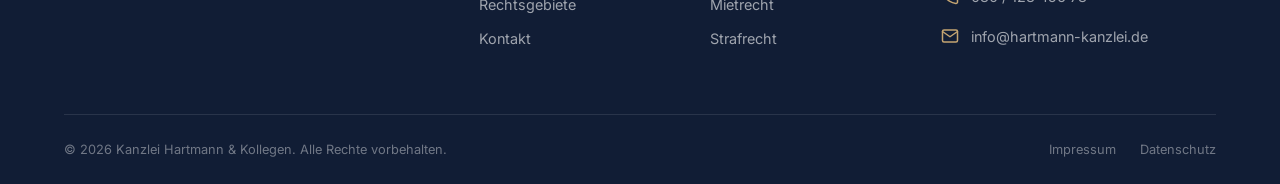
==== commit 56694ebd: "DSGVO: Google Maps erst nach Klick laden + Detail-Seiten Mobile-Fix" ====
--- a/kontakt.html
+++ b/kontakt.html
@@ -122,10 +122,21 @@
             </div>
           </div>
 
-          <!-- Google Maps -->
-          <div class="map-container">
-            <iframe src="https://www.google.com/maps/embed?pb=!1m18!1m12!1m3!1d2428.4!2d13.3!3d52.5!2m3!1f0!2f0!3f0!3m2!1i1024!2i768!4f13.1!3m3!1m2!1s0x47a850e1e9b0f0a1%3A0x1234567890abcdef!2sKurf%C3%BCrstendamm%2042%2C%2010719%20Berlin!5e0!3m2!1sde!2sde!4v1700000000000!5m2!1sde!2sde" allowfullscreen="" loading="lazy" referrerpolicy="no-referrer-when-downgrade" title="Standort Kanzlei Hartmann &amp; Kollegen"></iframe>
+          <!-- Google Maps (DSGVO-konform: erst nach Klick laden) -->
+          <div class="map-container" id="map-container">
+            <div class="map-placeholder" id="map-placeholder">
+              <svg xmlns="http://www.w3.org/2000/svg" width="48" height="48" viewBox="0 0 24 24" fill="none" stroke="var(--gold)" stroke-width="1.5" stroke-linecap="round" stroke-linejoin="round"><path d="M21 10c0 7-9 13-9 13s-9-6-9-13a9 9 0 0 1 18 0z"/><circle cx="12" cy="10" r="3"/></svg>
+              <p style="margin:.75rem 0 .25rem;font-weight:600;color:var(--navy);font-size:.95rem;">Google Maps</p>
+              <p style="font-size:.8rem;color:var(--text-light);margin-bottom:1rem;">Beim Laden der Karte werden Daten an Google übertragen.</p>
+              <button class="btn btn-navy" onclick="loadMap()" style="font-size:.85rem;padding:.6rem 1.5rem;">Karte laden</button>
+            </div>
           </div>
+          <script>
+            function loadMap() {
+              document.getElementById('map-placeholder').remove();
+              document.getElementById('map-container').innerHTML = '<iframe src="https://www.google.com/maps/embed?pb=!1m18!1m12!1m3!1d2428.4!2d13.3!3d52.5!2m3!1f0!2f0!3f0!3m2!1i1024!2i768!4f13.1!3m3!1m2!1s0x47a850e1e9b0f0a1%3A0x1234567890abcdef!2sKurf%C3%BCrstendamm%2042%2C%2010719%20Berlin!5e0!3m2!1sde!2sde!4v1700000000000!5m2!1sde!2sde" allowfullscreen="" loading="lazy" referrerpolicy="no-referrer-when-downgrade" title="Standort Kanzlei Hartmann &amp; Kollegen" style="width:100%;height:100%;border:0;"></iframe>';
+            }
+          </script>
         </div>
 
       </div>
--- a/styles.css
+++ b/styles.css
@@ -1189,6 +1189,18 @@
   border: 0;
 }
 
+.map-placeholder {
+  width: 100%;
+  height: 100%;
+  display: flex;
+  flex-direction: column;
+  align-items: center;
+  justify-content: center;
+  background: var(--off-white);
+  text-align: center;
+  padding: 2rem;
+}
+
 /* --- Stats --- */
 .stats-row {
   display: grid;
